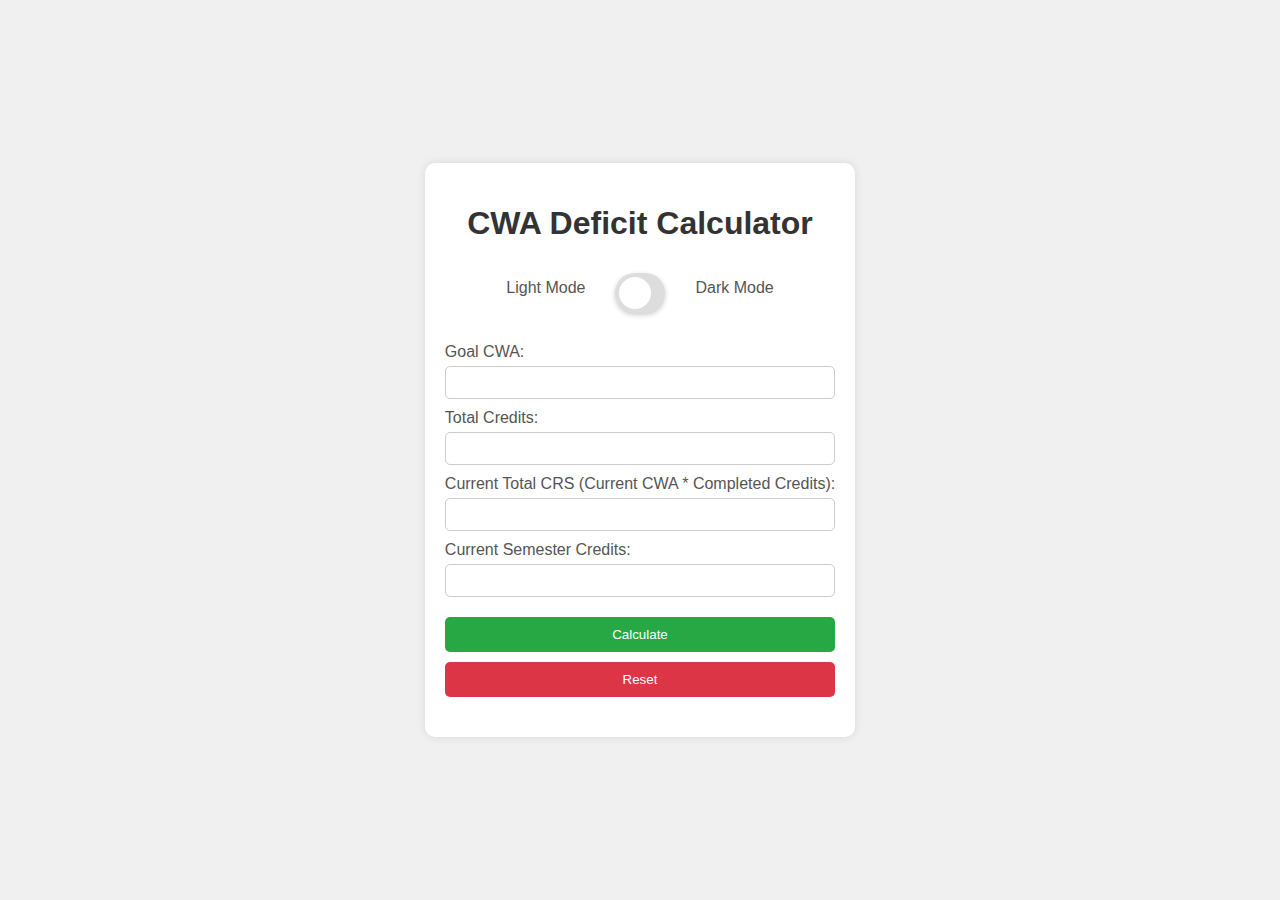
==== index.html @ 615e47f3 "Rename main.html to index.html" ====
<!DOCTYPE html>
<html lang="en">
<head>
    <meta charset="UTF-8">
    <meta name="viewport" content="width=device-width, initial-scale=1.0">
    <title>CWA Deficit Calculator</title>
    <link rel="stylesheet" href="style.css">
</head>
<body>
    <div class="container">
        <h1>CWA Deficit Calculator</h1>
        <div class="theme-switcher">
            <span>Light Mode</span>
            <label class="switch">
                <input type="checkbox" id="themeToggle">
                <span class="slider"></span>
            </label>
            <span>Dark Mode</span>
        </div>
        <form id="cwaForm">
            <label for="goal">Goal CWA:</label>
            <input type="number" id="goal" step="0.01" required>
            
            <label for="totalCredits">Total Credits:</label>
            <input type="number" id="totalCredits" required>
            
            <label for="CRS">Current Total CRS (Current CWA * Completed Credits):</label>
            <input type="number" id="CRS" required>
            
            <label for="currentCredit">Current Semester Credits:</label>
            <input type="number" id="currentCredit" required>
            
            <button type="button" onclick="handleCalculateCWA()">Calculate</button>
            <button type="button" onclick="handleReset()">Reset</button>
        </form>
        <p id="result"></p>
    </div>
    <script src="script.js"></script>
</body>
</html>
---- style.css ----
/* Base styles */
body {
    font-family: Arial, sans-serif;
    background-color: #f0f0f0;
    color: #333;
    display: flex;
    justify-content: center;
    align-items: center;
    height: 100vh;
    margin: 0;
    transition: background-color 0.3s, color 0.3s;
}

.container {
    background-color: #fff;
    padding: 20px;
    border-radius: 10px;
    box-shadow: 0 0 10px rgba(0, 0, 0, 0.1);
    transition: background-color 0.3s, box-shadow 0.3s;
}

h1 {
    text-align: center;
    color: #333;
}

form {
    display: flex;
    flex-direction: column;
}

label {
    margin-top: 10px;
    color: #555;
}

input {
    padding: 8px;
    margin-top: 5px;
    border: 1px solid #ccc;
    border-radius: 5px;
}

button {
    margin-top: 20px;
    padding: 10px;
    background-color: #28a745;
    color: #fff;
    border: none;
    border-radius: 5px;
    cursor: pointer;
    transition: background-color 0.3s;
}

button:hover {
    background-color: #218838;
}

button[type="button"]:last-child {
    background-color: #dc3545;
    margin-top: 10px;
}

button[type="button"]:last-child:hover {
    background-color: #c82333;
}

#result {
    margin-top: 20px;
    color: #333;
    text-align: center;
}

.theme-switcher {
    display: flex;
    align-items: center;
    justify-content: center;
    margin-bottom: 20px;
}

.theme-switcher span {
    margin: 0 15px;
    font-size: 16px;
    color: #555;
}

.switch {
    position: relative;
    display: inline-block;
    width: 80px;
    height: 40px;
}

.switch input {
    opacity: 0;
    width: 0;
    height: 0;
}

.slider {
    position: absolute;
    cursor: pointer;
    top: 0;
    left: 0;
    right: 0;
    bottom: 0;
    background-color: #ddd;
    transition: .4s;
    border-radius: 30px;
    box-shadow: 0 2px 5px rgba(0, 0, 0, 0.2);
}

.slider:before {
    position: absolute;
    content: "";
    height: 32px;
    width: 32px;
    border-radius: 50%;
    left: 4px;
    bottom: 4px;
    background-color: white;
    transition: .4s;
}

input:checked + .slider {
    background-color: #28a745;
}

input:checked + .slider:before {
    transform: translateX(40px);
}

/* Dark mode styles */
body.dark-mode {
    background-color: #333;
    color: #f0f0f0;
}

body.dark-mode .container {
    background-color: #444;
    box-shadow: 0 0 10px rgba(0, 0, 0, 0.5);
}

body.dark-mode h1 {
    color: #f0f0f0;
}

body.dark-mode label {
    color: #ddd;
}

body.dark-mode input {
    background-color: #555;
    color: #f0f0f0;
    border: 1px solid #666;
}

body.dark-mode button {
    background-color: #4CAF50;
    color: #fff;
}

body.dark-mode button[type="button"]:last-child {
    background-color: #f44336;
}

body.dark-mode #result {
    color: #f0f0f0;
}
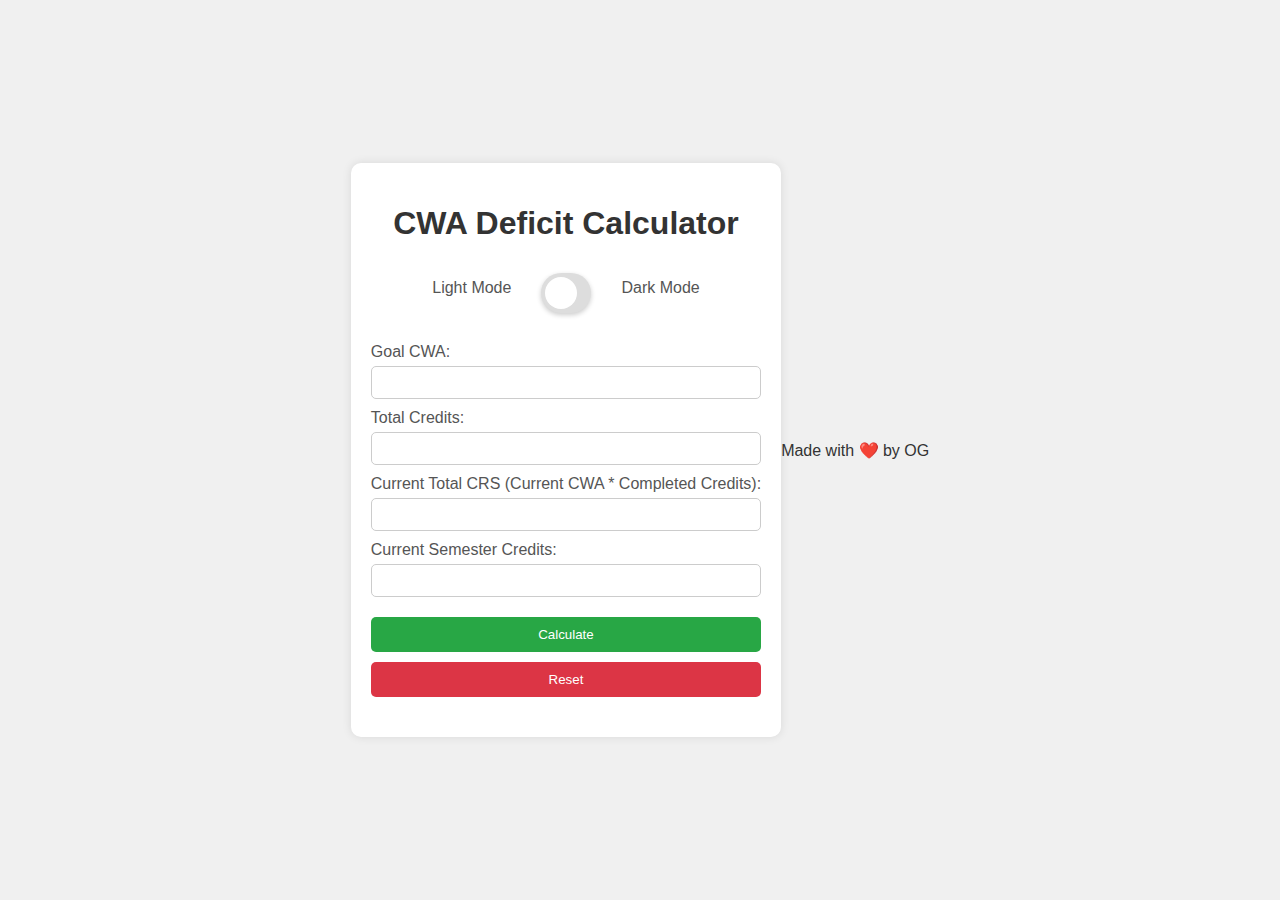
==== commit c601cb88: "Update index.html" ====
--- a/index.html
+++ b/index.html
@@ -19,7 +19,7 @@
         </div>
         <form id="cwaForm">
             <label for="goal">Goal CWA:</label>
-            <input type="number" id="goal" step="0.01" required>
+            <input type="number" id="goal" step="10" required>
             
             <label for="totalCredits">Total Credits:</label>
             <input type="number" id="totalCredits" required>
@@ -35,6 +35,10 @@
         </form>
         <p id="result"></p>
     </div>
+    <footer>
+        <p>Made with ❤️ by OG</p>
+    </footer>
     <script src="script.js"></script>
 </body>
 </html>
+
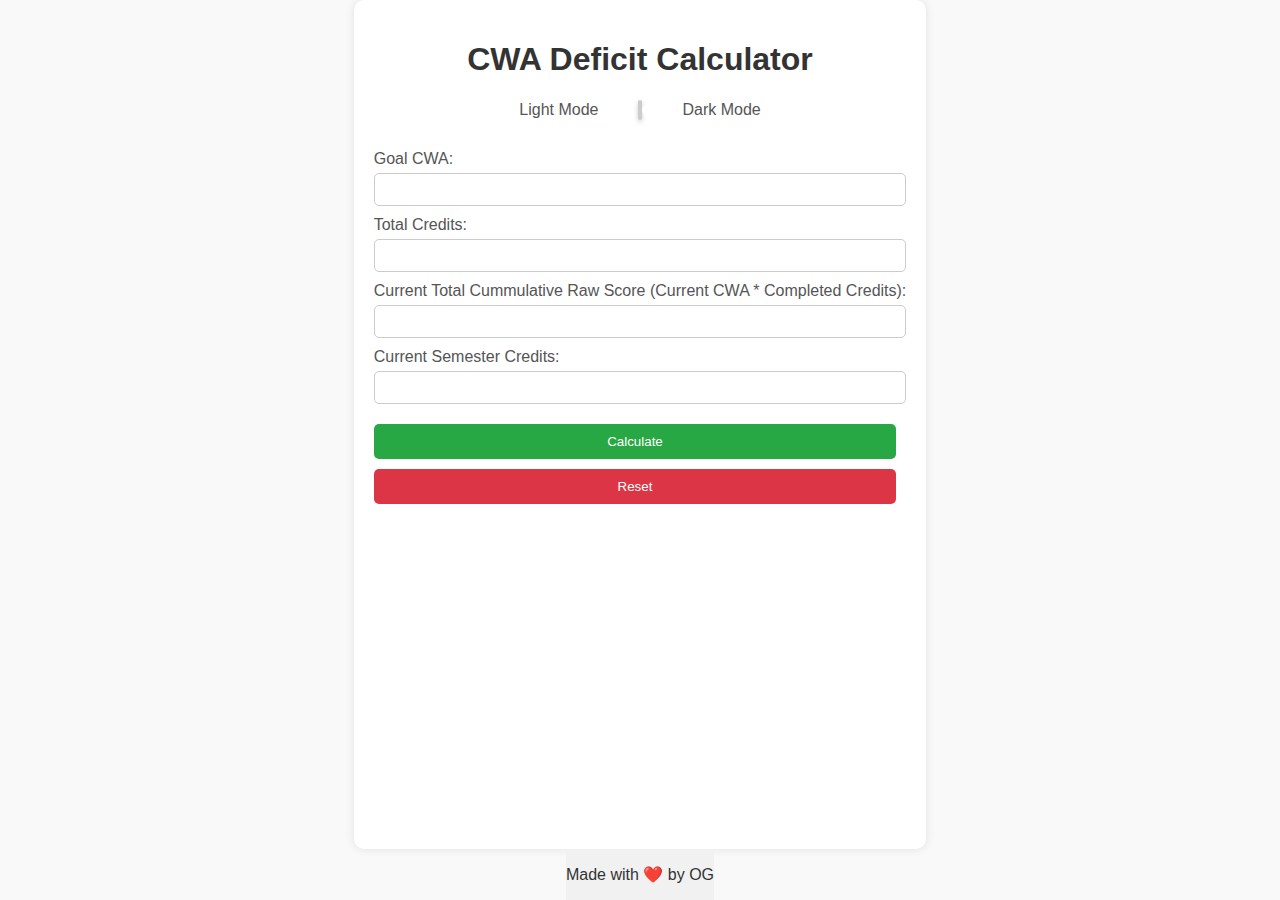
==== commit 5eeb63f3: "Update index.html" ====
--- a/index.html
+++ b/index.html
@@ -24,7 +24,7 @@
             <label for="totalCredits">Total Credits:</label>
             <input type="number" id="totalCredits" required>
             
-            <label for="CRS">Current Total CRS (Current CWA * Completed Credits):</label>
+            <label for="CRS">Current Total Cummulative Raw Score (Current CWA * Completed Credits):</label>
             <input type="number" id="CRS" required>
             
             <label for="currentCredit">Current Semester Credits:</label>
--- a/style.css
+++ b/style.css
@@ -167,3 +167,128 @@
 body.dark-mode #result {
     color: #f0f0f0;
 }
+/* Ensure the body and html take up the full height */
+html, body {
+    height: 100%;
+    margin: 0;
+    font-family: Arial, sans-serif;
+}
+
+/* Flexbox layout for the body */
+body {
+    display: flex;
+    flex-direction: column;
+}
+
+/* Main content container */
+.container {
+    flex: 1;
+    padding: 20px;
+}
+
+/* Footer styles */
+/* Ensure the body and html take up the full height */
+html, body {
+    height: 100%;
+    margin: 0;
+    font-family: Arial, sans-serif;
+}
+
+/* Flexbox layout for the body */
+body {
+    display: flex;
+    flex-direction: column;
+    transition: background-color 0.3s, color 0.3s; /* Smooth transition for light/dark mode */
+}
+
+/* Main content container */
+.container {
+    flex: 1;
+    padding: 20px;
+}
+
+/* Light mode styles */
+body:not(:has(#themeToggle:checked)) {
+    background-color: #f9f9f9;
+    color: #333;
+}
+
+body:not(:has(#themeToggle:checked)) footer {
+    background-color: #f1f1f1;
+    color: #333;
+}
+
+/* Dark mode styles */
+body:has(#themeToggle:checked) {
+    background-color: #121212;
+    color: #e0e0e0;
+}
+
+body:has(#themeToggle:checked) footer {
+    background-color: #1e1e1e;
+    color: #e0e0e0;
+    border-top: 1px solid #333;
+}
+
+/* Theme switcher styles */
+.theme-switcher {
+    display: flex;
+    align-items: center;
+    margin-bottom: 20px;
+}
+
+/* Switch styles */
+.switch {
+    position: relative;
+    display: inline-block;
+    width: 34px;
+    height: 20px;
+    margin: 0 10px;
+}
+
+.switch input {
+    opacity: 0;
+    width: 0;
+    height: 0;
+}
+
+.slider {
+    position: absolute;
+    cursor: pointer;
+    top: 0;
+    left: 0;
+    right: 0;
+    bottom: 0;
+    background-color: #ccc;
+    transition: .4s;
+    border-radius: 20px;
+}
+
+.slider:before {
+    position: absolute;
+    content: "";
+    height: 12px;
+    width: 12px;
+    border-radius: 50%;
+    left: 4px;
+    bottom: 4px;
+    background-color: white;
+    transition: .4s;
+}
+
+input:checked + .slider {
+    background-color: #2196F3;
+}
+
+input:checked + .slider:before {
+    transform: translateX(14px);
+}
+
+/* Form and button styles */
+form {
+    margin-bottom: 20px;
+}
+
+button {
+    margin-right: 10px;
+}
